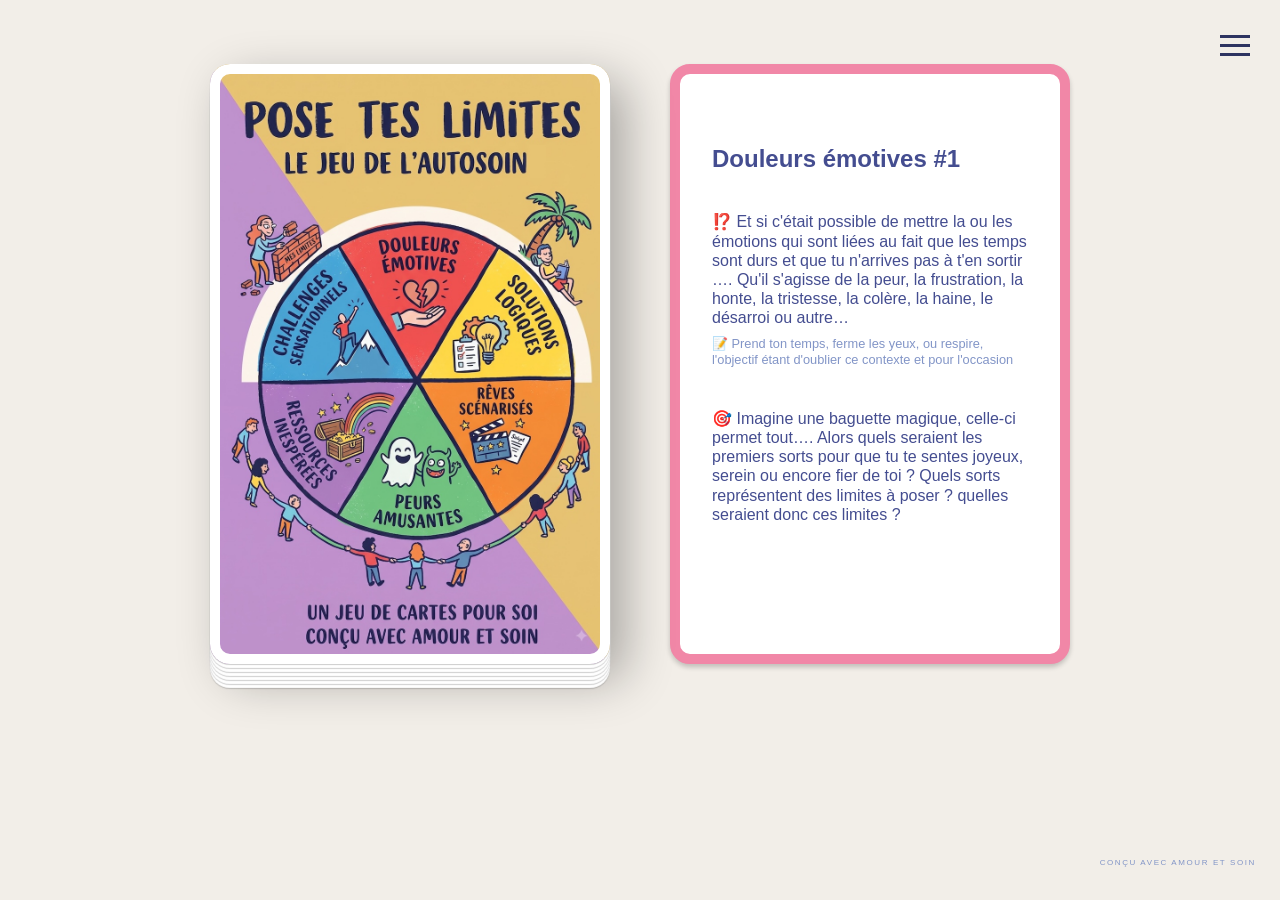
==== index.html @ 557e1807 "MVP v1 Lancé le 15 aout 2026" ====
<!DOCTYPE html>
<!-- saved from url=(0037)http://unetoui.cluster129.hosting.ovh.net// -->
<html><head><meta http-equiv="Content-Type" content="text/html; charset=UTF-8">
  <!-- Basic -->
  <meta content="IE=edge" http-equiv="X-UA-Compatible">
  <meta content="width=device-width, initial-scale=1" name="viewport">
  

  <!-- Title -->
  <title>Pose Tes Limites - Un jeu de cartes pour vous aider à prendre soin de vous</title>

  <!-- Meta -->
  <meta content="Un jeu de cartes pour vous aider à prendre soin de vous" name="description">
  <meta content="Nicolas et Christophe" name="author">
  <meta property="og:url" content="http://unetoui.cluster129.hosting.ovh.net">
  <meta property="og:type" content="product.item">
  <meta property="og:title" content="Pose Tes Limites">
  <meta property="og:description" content="Un jeu de cartes pour vous aider à prendre soin de vous - Inspiré par Haigo">
  <meta property="og:image" content="http://unetoui.cluster129.hosting.ovh.net/img/cartes-poses-tes-limites.jpg">

  <!-- Favicon -->
  <link rel="apple-touch-icon" sizes="57x57" href="http://unetoui.cluster129.hosting.ovh.net/favicon/apple-icon-57x57.png">
  <link rel="apple-touch-icon" sizes="60x60" href="http://unetoui.cluster129.hosting.ovh.net/favicon/apple-icon-60x60.png">
  <link rel="apple-touch-icon" sizes="72x72" href="http://unetoui.cluster129.hosting.ovh.net/favicon/apple-icon-72x72.png">
  <link rel="apple-touch-icon" sizes="76x76" href="http://unetoui.cluster129.hosting.ovh.net/favicon/apple-icon-76x76.png">
  <link rel="apple-touch-icon" sizes="114x114" href="http://unetoui.cluster129.hosting.ovh.net/favicon/apple-icon-114x114.png">
  <link rel="apple-touch-icon" sizes="120x120" href="http://unetoui.cluster129.hosting.ovh.net/favicon/apple-icon-120x120.png">
  <link rel="apple-touch-icon" sizes="144x144" href="http://unetoui.cluster129.hosting.ovh.net/favicon/apple-icon-144x144.png">
  <link rel="apple-touch-icon" sizes="152x152" href="http://unetoui.cluster129.hosting.ovh.net/favicon/apple-icon-152x152.png">
  <link rel="apple-touch-icon" sizes="180x180" href="http://unetoui.cluster129.hosting.ovh.net/favicon/apple-icon-180x180.png">
  <link rel="icon" type="image/png" sizes="192x192" href="http://unetoui.cluster129.hosting.ovh.net/favicon/android-icon-192x192.png">
  <link rel="icon" type="image/png" sizes="32x32" href="http://unetoui.cluster129.hosting.ovh.net/favicon/favicon-32x32.png">
  <link rel="icon" type="image/png" sizes="96x96" href="http://unetoui.cluster129.hosting.ovh.net/favicon/favicon-96x96.png">
  <link rel="icon" type="image/png" sizes="16x16" href="http://unetoui.cluster129.hosting.ovh.net/favicon/favicon-16x16.png">
  <meta name="msapplication-TileColor" content="#ffffff">
  <meta name="msapplication-TileImage" content="favicon/ms-icon-144x144.png">
  <meta name="theme-color" content="#ffffff">

  <!-- CSS -->
  <link href="./css" rel="stylesheet">
  <link href="./reset.css" rel="stylesheet">
  <link href="./style.css" rel="stylesheet">
<link rel="stylesheet" type="text/css" href="./modal.css" media="all"><style type="text/css" id=""></style></head>
<body style="overflow: auto;">


  <!-- MENU -->
  <div class="overlay"></div>
  <div class="burger"><span></span></div>
  <nav>
     <h1>      <a href="" target="_blank"><img src="./logo.png" alt="Un jeu de cartes pour vous aider à prendre soin de vous"></a></h1>
</h1>
      <h2>Et si un jeu décalé pouvait vous aider à prendre soin de vous ?</h2>

      <p>Ceci est notre MVP, que vous accédez librement en échange de votre feedback. <p>Nous vous remercions par avance pour les 5 minutes que vous prendrez en répondant au sondage ci-dessous.
      <p><p>
      <p><strong>Libre à vous de les utiliser avec vos propres règles, mais voici une suggestion :</strong></p>
        <p>Chaque carte a entre 2 et 4 sections: 1. La question principale, 2. son rationnel, 3. une mission, 4. une ressource.
      <ol>
       <li>Piochez tout d'abord une nouvelle carte</li>
       <li>Lisez la première question et regardez vers la gauche pour chercher une réponse</li>
        <li>Si vous avez besoin de comprendre, lisez le rationnel, sinon passez à la mission</li>
        <li>Si la mission vous semble trop complete, lisez la ressource</li>
      </ol>
    <p class="about-us">Christophe et Nicolas, les créateurs de ce jeu, se sont inspirés d'un travail de l'agence Haigo avec ses cartes «Et Si».</p> 
    <div class="button"><a href="https://airtable.com/apppB4Pu9qsZHLKYi/pagByUDXmTG9fTXxk/form" target="_blank">Donner votre avis</a></div>
  </nav>
   

  <!-- MENU -->
  <div class="container">
      
      <!-- Cards -->
      <div id="random-card-mobile" class="card isHidden">
      <!--  CHRIS        <img id="card-image" src="28.jpg"> -->
        <h2 id="title">Rêves scénarisés #25</h2>
        <p id="description">⁉️ Quel soutien prévoirais-tu si poser cette limite provoquait un conflit, une sanction ou une rupture ?</p>
        <p id="rationnel">📝 Comment prévoir un appui peut-il rendre ta limite plus sûre et plus tenable face aux conséquences redoutées ?</p>
        <p id="mission">🎯 Peux-tu imaginer le pire scénario réaliste, prévoir un appui concret, puis identifier la limite que tu maintiendras malgré la pression ?</p>
        <p id="exemple">📖 Dans Avengers: Infinity War, Doctor Strange explore de nombreux scénarios pour repérer une issue possible. Quelle préparation protégerait ta limite dans le scénario difficile ?</p>
      </div>
      
      <!-- Deck -->
      <div class="deck">
        <a id="random-card" href="http://unetoui.cluster129.hosting.ovh.net/#">Piocher</a>
      </div>
  </div><!-- end container-->

 <footer>

     <div class="social-shares" style="display: none;">
    <a href="https://www.facebook.com/sharer/sharer.php?u=http://unetoui.cluster129.hosting.ovh.net/" class="share-button facebook" target="_blank">
        <svg fill="#000000" height="24" viewBox="0 0 24 24" width="24" xmlns="http://www.w3.org/2000/svg"><path d="M19,4V7H17A1,1 0 0,0 16,8V10H19V13H16V20H13V13H11V10H13V7.5C13,5.56 14.57,4 16.5,4M20,2H4A2,2 0 0,0 2,4V20A2,2 0 0,0 4,22H20A2,2 0 0,0 22,20V4C22,2.89 21.1,2 20,2Z"></path></svg>
        </a>
    <a href="https://twitter.com/intent/tweet?url=http://unetoui.cluster129.hosting.ovh.net/&amp;text=Des%20cartes%20pour%20r%C3%A9ussir%20vos%20brainstormings%20en%20pensant%20diff%C3%A9remment%20-%20Offert%20par%20&amp;via=haigoparis&amp;hashtags=cartes,ideation,brainstorming,gratuit" class="share-button twitter" target="_blank">
        <svg fill="#000000" height="24" viewBox="0 0 24 24" width="24" xmlns="http://www.w3.org/2000/svg"><path d="M5,3H19A2,2 0 0,1 21,5V19A2,2 0 0,1 19,21H5A2,2 0 0,1 3,19V5A2,2 0 0,1 5,3M17.71,9.33C18.19,8.93 18.75,8.45 19,7.92C18.59,8.13 18.1,8.26 17.56,8.33C18.06,7.97 18.47,7.5 18.68,6.86C18.16,7.14 17.63,7.38 16.97,7.5C15.42,5.63 11.71,7.15 12.37,9.95C9.76,9.79 8.17,8.61 6.85,7.16C6.1,8.38 6.75,10.23 7.64,10.74C7.18,10.71 6.83,10.57 6.5,10.41C6.54,11.95 7.39,12.69 8.58,13.09C8.22,13.16 7.82,13.18 7.44,13.12C7.81,14.19 8.58,14.86 9.9,15C9,15.76 7.34,16.29 6,16.08C7.15,16.81 8.46,17.39 10.28,17.31C14.69,17.11 17.64,13.95 17.71,9.33Z"></path></svg>
        </a>
    <a href="https://www.linkedin.com/shareArticle?url=http://unetoui.cluster129.hosting.ovh.net/&amp;title=Cartes%20de%20brainstorming%20gratuites&amp;source=haigo&amp;summary=Les%20cartes%20Monsieur%20&amp;Madame%20Et%20Si%20pour%20r%C3%A9ussir%20vos%20brainstormings%20en%20pensant%20diff%C3%A9remment&amp;mini=true" class="share-button linkedin" target="_blank">
        <svg fill="#000000" height="24" viewBox="0 0 24 24" width="24" xmlns="http://www.w3.org/2000/svg"><path d="M19,3A2,2 0 0,1 21,5V19A2,2 0 0,1 19,21H5A2,2 0 0,1 3,19V5A2,2 0 0,1 5,3H19M18.5,18.5V13.2A3.26,3.26 0 0,0 15.24,9.94C14.39,9.94 13.4,10.46 12.92,11.24V10.13H10.13V18.5H12.92V13.57C12.92,12.8 13.54,12.17 14.31,12.17A1.4,1.4 0 0,1 15.71,13.57V18.5H18.5M6.88,8.56A1.68,1.68 0 0,0 8.56,6.88C8.56,5.95 7.81,5.19 6.88,5.19A1.69,1.69 0 0,0 5.19,6.88C5.19,7.81 5.95,8.56 6.88,8.56M8.27,18.5V10.13H5.5V18.5H8.27Z"></path></svg>
        </a>

    </div>
 <p>Conçu avec Amour et Soin</p></footer>



<!-- SCRIPTS -->
<script src="./jquery.min.js"></script>
<script src="./script.js"></script>
<script type="text/javascript" charset="utf-8" src="./popup.js"></script><script type="text/javascript" src="./embed.js" data-dojo-config="usePlainJson: true, isDebug: false"></script><script type="text/javascript">window.dojoRequire(["mojo/signup-forms/Loader"], function(L) { L.start({"baseUrl":"mc.us14.list-manage.com","uuid":"a2080bc950d92bf50a6ba4e0d","lid":"d932f1f4dd","uniqueMethods":true}) })</script>
<!-- Global site tag (gtag.js) - Google Analytics -->
<script async="" src="./js"></script>
<script>
 window.dataLayer = window.dataLayer || [];
 function gtag(){dataLayer.push(arguments);}
 gtag(‘js’, new Date());

 gtag(‘config’, ‘UA-67017200-6’);
</script>
<div id="PopupSignupForm_0" widgetid="PopupSignupForm_0">
    <!-- MC BANNER -->
    <div class="mc-banner" data-dojo-attach-point="bannerContainer" style="display: none;">
        <div class="mc-layout__bannerContent">
            <iframe src="./saved_resource.html" frameborder="0" marginwidth="0" marginheight="0" scrolling="no" style="width: 100%; height: 24px;" data-dojo-attach-point="iframeBannerContainer"></iframe>
        </div>
    </div>

    <!-- MC MODAL -->
    <div class="mc-modal" data-dojo-attach-point="modalContainer" style="display: none;">
        <div class="mc-closeModal" data-action="close-mc-modal" data-dojo-attach-point="modalClose"></div>
        <div class="mc-layout__modalContent" style="max-height: 0px;">
            <iframe src="./saved_resource(1).html" frameborder="0" marginwidth="0" marginheight="0" style="width: 100%; height: 0px;" data-dojo-attach-point="iframeModalContainer"></iframe>
        </div>
    </div>

    <!-- MC MODAL OVERLAY -->
    <div class="mc-modal-bg" data-dojo-attach-point="modalOverlay" style="display: none;"></div>
</div></body></html>
---- style.css ----
body {
  font-family: 'Lato', Helvetica, Helvetica Neue, Arial, sans-serif;
  color:#444d90;
  font-size: 20px;
  line-height:1.2em;
  background: #f2eee8;
  text-align: left;
}

/*  COMMONS
========================================== */
    h1, h2, p, img, ol, ul  {
      margin:0 0 .5em 0;
    }
    h1 {
      font-size:3em;
      line-height: 1.2em
    }




/*  LAYOUT
========================================== */
.container {
  margin:3em auto;
  width:960px;
  } 
 
footer p {
  clear:both;
  font-size:0.5em;
  text-transform: uppercase;
  color:#8295C7;
  letter-spacing:.2em;
  position: absolute;
  bottom:3em;
  right:3em;
  z-index:2;
}

/*  CARDS & DECKS 
========================================== */
  .card, .deck {
    background-color:white;
    width:450px;
    height:680px;
    border-radius:20px;
    margin:1em 0;
    }
    .card {
      border:10px solid #f187a7;
      float:right;
      box-shadow: 0em 0.2em .3em rgba(0,0,0,.2);
      padding:2em;
      position:relative;
      left:0;
      z-index: -3;
    }
    
   .deck {
      float:left;
      margin-right:2em;
      display:block;
      background-image: url(img/back.jpg);
      background-size: 100% 100%;
      border-color:white;
      box-shadow: 
      0 0 0 10px white inset,
      0 1px 1px 0 rgba(0, 0, 0, 0.2),
      0 4px 1px 0em #fff,
      0 5px 1px 0 rgba(0, 0, 0, 0.2),
      0 8px 1px 0em #fff,
      0 9px 1px 0 rgba(0, 0, 0, 0.2),
      0 12px 1px 0em #fff,
      0 13px 1px 0 rgba(0, 0, 0, 0.2),
      0 16px 1px 0em #fff,
      0 17px 1px 0 rgba(0, 0, 0, 0.2),
      0 20px 1px 0em #fff,
      0 21px 1px 0 rgba(0, 0, 0, 0.2),
      0 24px 1px 0em #fff,
      0 25px 1px 0 rgba(0, 0, 0, 0.2),
      1em 1em 3em rgba(0,0,0,.3);
      ;
    }
.deck a, .deck a:link, .deck a:visited  {
    height:100%;
    line-height: 600px;
    display: block;
    background-color: transparent;
    color:white;
    font-weight: 900;
    border-radius: 40px;
    opacity:0;
    font-size:2em;
          -webkit-transition: .5s ease-in-out;
    -moz-transition: .5s ease-in-out;
    -o-transition: .5s ease-in-out;
    transition: .5s ease-in-out;
    text-align: center;
}
.deck a:hover {
  background-color:rgba(255,255,255,.2);
  opacity:1;
  text-shadow: 0 1px 10px rgba(0,0,0,.5)
}
.card a {
  display:none;
}
#card-image {
  width:100%
}
.card h2 {
  font-size:1.5em;
  line-height:1.1em; 
}
.card #exemple {
  color:#8295C7;
  font-size:.8em;
  line-height: 1.3em;
}




/*  BURGER
========================================== */

.burger {
  width: 50px;
  height: 50px;
  position: fixed;
  top: 20px;
  right: 20px;
  border-radius: 4px;
  z-index: 10;
}

.burger span {
  position: relative;
  margin-top: 9px;
  margin-bottom: 9px;
  -webkit-user-select: none;
  -moz-user-select: none;
  -ms-user-select: none;
  user-select: none;
  position: absolute;
  top: 50%;
  left: 50%;
  margin-left: -15px;
  margin-top: -1.5px;
}

.burger span, .burger span::before, .burger span::after {
  display: block;
  width: 30px;
  height: 3px;
   background-color: #2e3461;
  outline: 1px solid transparent;
  -webkit-transition-property: background-color, -webkit-transform;
  -moz-transition-property: background-color, -moz-transform;
  -o-transition-property: background-color, -o-transform;
  transition-property: background-color, transform;
  -webkit-transition-duration: 0.3s;
  -moz-transition-duration: 0.3s;
  -o-transition-duration: 0.3s;
  transition-duration: 0.3s;
}

.burger span::before, .burger span::after {
  position: absolute;
  content: "";
}

.burger span::before { top: -9px; }

.burger span::after { top: 9px; }

.burger.clicked span { background-color: transparent; }

.burger.clicked span::before {
  -webkit-transform: translateY(9px) rotate(45deg);
  -moz-transform: translateY(9px) rotate(45deg);
  -ms-transform: translateY(9px) rotate(45deg);
  -o-transform: translateY(9px) rotate(45deg);
  transform: translateY(9px) rotate(45deg);
}

.burger.clicked span::after {
  -webkit-transform: translateY(-9px) rotate(-45deg);
  -moz-transform: translateY(-9px) rotate(-45deg);
  -ms-transform: translateY(-9px) rotate(-45deg);
  -o-transform: translateY(-9px) rotate(-45deg);
  transform: translateY(-9px) rotate(-45deg);
}

.burger.clicked span:before, .burger.clicked span:after { background-color: #ffffff; }

.burger:hover { cursor: pointer; }

/*  NAV
========================================== */
nav  h1 img{
  width:30%
}
nav h1 { text-align:center; }
nav h2 {font-size:1.5em; margin-bottom: 1em;}
nav .about-us {font-size:.8em; margin-top:2em;}
nav {
  color:#fff;
  font-size:0.8em;
  line-height: 1.25em;
  text-align:left;
  background-color: #2e3461;
  position: fixed;
  z-index: 9;
  top: 0;
  right: 0;
  height: 100%;
  max-width: 500px;
  width: 100%;
  padding: 5em;
  overflow-y: auto;
  -webkit-transform: translateX(100%);
  -moz-transform: translateX(100%);
  -ms-transform: translateX(100%);
  -o-transform: translateX(100%);
  transform: translateX(100%);
  -webkit-transition: transform 0.55s cubic-bezier(0.785, 0.135, 0.15, 0.86);
  -moz-transition: transform 0.55s cubic-bezier(0.785, 0.135, 0.15, 0.86);
  -o-transition: transform 0.55s cubic-bezier(0.785, 0.135, 0.15, 0.86);
  transition: transform 0.55s cubic-bezier(0.785, 0.135, 0.15, 0.86);
}
.button a, .button a:link, .button a:visited {
  color:white;
  display: block;
  background-color: #30D6B0;
  height:50px;
  line-height: 50px;
  width:100%;
  text-align: center;
  text-transform: uppercase;
  font-weight: 600;
  letter-spacing: .2em;
  font-size: .8em;
  border-radius: 4px;
  margin-top:1em;
}
 .button a:hover,  .button a:active {
    background-color: #30D6B0;
 }

nav.show {
  -webkit-transform: translateX(0px);
  -moz-transform: translateX(0px);
  -ms-transform: translateX(0px);
  -o-transform: translateX(0px);
  transform: translateX(0px);
}

/*  OVERLAY
========================================== */

.overlay {
  position: fixed;
  top: 0;
  left: 0;
  z-index: 1;
  width: 100%;
  height: 100%;
  -webkit-transition: all 0.3s ease-in-out;
  -moz-transition: all 0.3s ease-in-out;
  -o-transition: all 0.3s ease-in-out;
  transition: all 0.3s ease-in-out;
  background-color: #F2EEE8;
  opacity: 0;
  visibility: hidden;
}

.overlay.show {
  opacity: 0.8;
  visibility: visible;
}


/*  SHARES 
========================================== */
footer .social-shares {
  position:absolute;
  top:25%;
  left:0px;
}
.share-button {
  float:left;
  clear:both;
  color: #fff;
  background-color: #333;
  font-size:0.6em;
  padding:7px 7px 0px 7px;

}

.share-button:hover {
  color: #fff;
  background-color: #4f4f4f;
}

.share-button:active {
  top: 1px;
}

.share-button svg {
  fill: #ffffff;
}

.share-button.facebook { background-color: #4A66B7; }
.share-button.facebook:hover { background-color: #556fbb; }

.share-button.twitter { background-color: #1B95E0; }
.share-button.twitter:hover { background-color: #269ce5; }

.share-button.pinterest { background-color: #c92228; }
.share-button.pinterest:hover { background-color: #cf4146; }

.share-button.linkedin { background-color: #0077B5; }
.share-button.linkedin:hover { background-color: #1e84b9; }


/*  RETINA
========================================== */

@media all and (-webkit-min-device-pixel-ratio : 1.5),
 all and (-o-min-device-pixel-ratio: 3/2),
 all and (min--moz-device-pixel-ratio: 1.5),
 all and (min-device-pixel-ratio: 1.5) {


}
/*  TABLET
========================================== */
@media only screen and (min-width: 0px) and (max-width: 1280px) {
  body {font-size:16px;}
.container {width:860px;}
.deck, .card  {width:400px;max-height:600px; }



}

/*  TABLET
========================================== */
@media only screen and (max-width: 960px) {
  body {font-size:20px;}
.container{ position:relative;width:100%;margin:2em 0;overflow: hidden;}
.deck, .card  {float:none;margin:0 auto;width:80%; max-width:450px;max-height:1000px}
.card {z-index:0;}
.deck {position:relative;top:-640px;left:0px;z-index:-1}
.deck a, .deck a:link, .deck a:visited {}
nav { max-width: 100%;}
footer p {display:none; }
}

/*  MOBILE
========================================== */

@media only screen and (max-width: 600px) {
  body{font-size:.8em;}
  .container {margin-top:80px;max-height: 500px}
.card, .deck {max-width:300px;height:430px;border-radius:16px;}
.card {border:6px solid #f187a7;}
.deck {top:-400px; }
footer .social-shares {
position: absolute; 
  top:auto;
  left: 0; 
  right: 0; 
  margin-left: auto; 
  margin-right: auto; 
  width: 150px; /* Need a specific value to work */


  }
  .share-button {clear:none;  border-radius:5px;
  margin-right:10px;}
footer p {display:none; }
#mailchimp-top-bar { display: none !important; }
}


/*  AJOUTS DE CHRIS
========================================== */
@media (max-width: 960px) {
  #random-card-mobile {
/*    display: none; /* Cache la carte au chargement */
  }
}

.card #rationnel {
  color:#8295C7;
  font-size:.8em;
  line-height: 1.3em;
}

.card h2 {
    margin: 40px 0px 40px 0px;
}


.card #mission {
    margin: 40px 0px 40px 0px;
}
---- modal.css ----
.mc-modal-bg{position:fixed;left:0;top:0;z-index:9995;height:100%;width:100%;display:none;background:#000;background-color:#000;opacity:.65;opacity:0}.mc-layout__modalContent{box-shadow:0 2px 4px 0 rgba(0,0,0,.2);display:block;background:#fff;border-radius:6px;height:100%;overflow-y:auto;overflow-x:hidden;position:relative;-webkit-overflow-scrolling:touch}.mc-layout__modalContent iframe{display:block}.mc-closeModal{width:30px;height:30px;background-color:#fff;border-radius:100%;box-shadow:0 2px 2px 0 rgba(0,0,0,.2);cursor:pointer;position:absolute;right:-10px;top:-10px;z-index:2}.mc-closeModal:after,.mc-closeModal:before{background-color:#414141;content:'';position:absolute;left:14px;height:14px;top:8px;width:2px}.mc-closeModal:before{transform:rotate(45deg)}.mc-closeModal:after{transform:rotate(-45deg)}.mc-modal *{box-sizing:border-box}.mc-modal{display:none;z-index:9999;position:fixed;top:15%;bottom:60px;left:0;right:0;margin-left:auto;margin-right:auto;min-height:330px;width:490px;background:0 0;opacity:0}.mc-banner{visibility:hidden;z-index:9998;box-shadow:0 3px 6px rgba(0,0,0,.2);background-color:#fff;width:100%;position:fixed;top:0;left:0}@media only screen and (max-width :768px){.mc-modal,.mc-modal-bg{visibility:hidden}.mc-modal{z-index:9998;top:0;left:0;right:0;width:100%!important;height:100%}.mc-banner{visibility:visible;z-index:9999}.mc-layout__modalContent{border-radius:0;max-height:100%!important}.mc-closeModal{background-color:rgba(255,255,255,.8);box-shadow:none;right:10px;top:10px}}
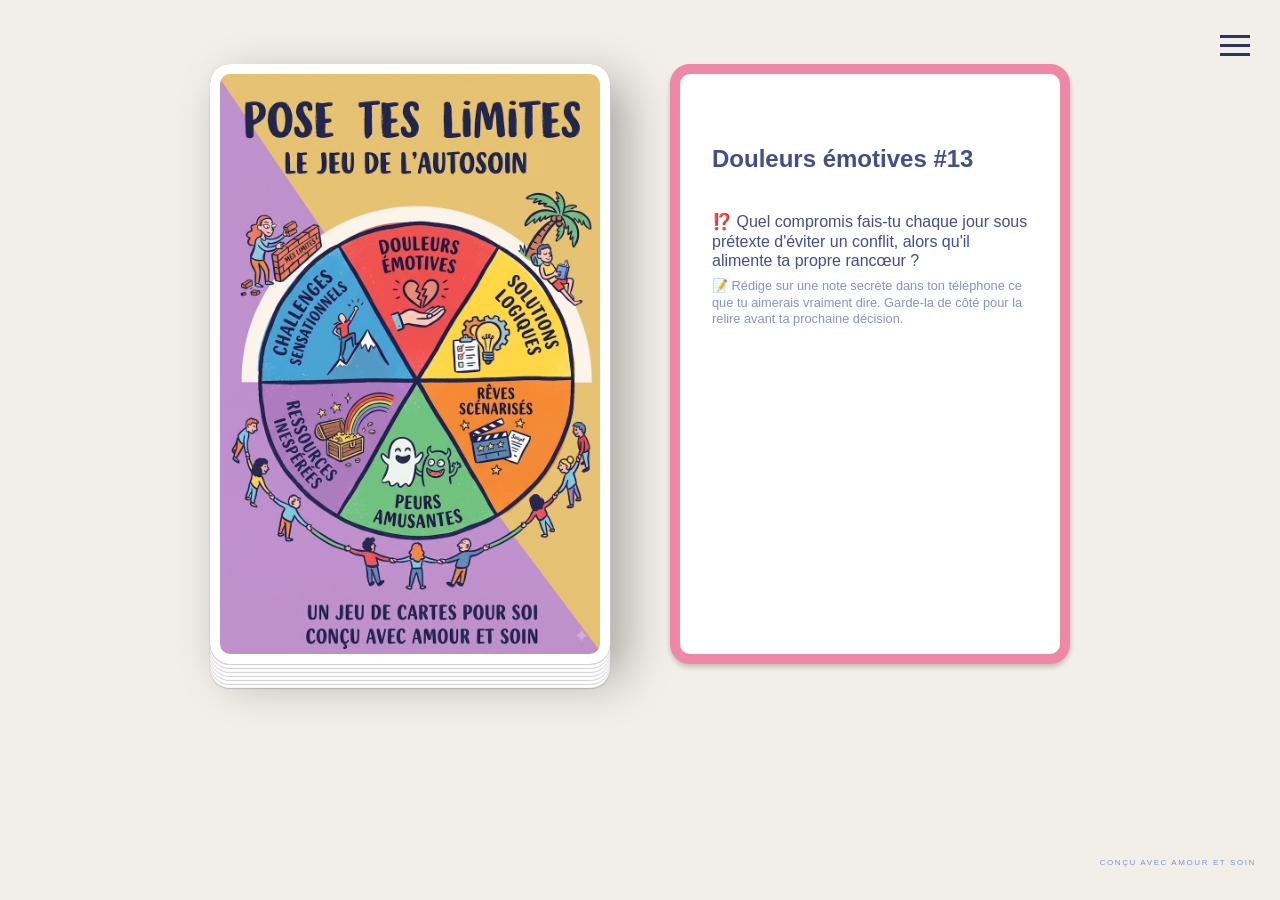
==== commit b61c6e28: "Ajout de la documentation" ====
--- a/index.html
+++ b/index.html
@@ -73,8 +73,8 @@
       <!-- Cards -->
       <div id="random-card-mobile" class="card isHidden">
       <!--  CHRIS        <img id="card-image" src="28.jpg"> -->
-        <h2 id="title">Rêves scénarisés #25</h2>
-        <p id="description">⁉️ Quel soutien prévoirais-tu si poser cette limite provoquait un conflit, une sanction ou une rupture ?</p>
+        <h2 id="title">Mode Opératoire</h2>
+        <p id="description">Voici quelques règles pour utiliser ce deck</p>
         <p id="rationnel">📝 Comment prévoir un appui peut-il rendre ta limite plus sûre et plus tenable face aux conséquences redoutées ?</p>
         <p id="mission">🎯 Peux-tu imaginer le pire scénario réaliste, prévoir un appui concret, puis identifier la limite que tu maintiendras malgré la pression ?</p>
         <p id="exemple">📖 Dans Avengers: Infinity War, Doctor Strange explore de nombreux scénarios pour repérer une issue possible. Quelle préparation protégerait ta limite dans le scénario difficile ?</p>
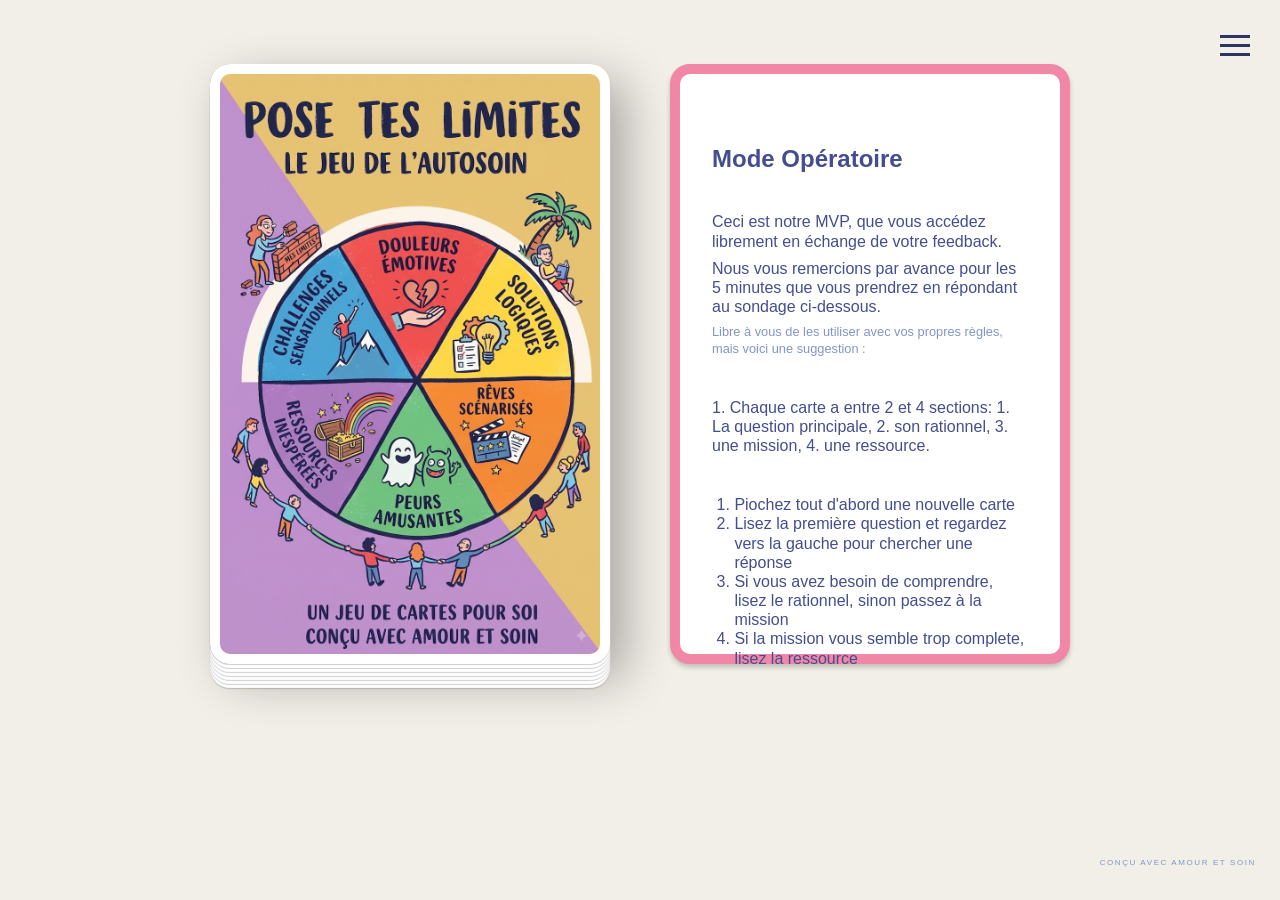
==== commit 0decf9cd: "documentation" ====
--- a/index.html
+++ b/index.html
@@ -74,10 +74,18 @@
       <div id="random-card-mobile" class="card isHidden">
       <!--  CHRIS        <img id="card-image" src="28.jpg"> -->
         <h2 id="title">Mode Opératoire</h2>
-        <p id="description">Voici quelques règles pour utiliser ce deck</p>
-        <p id="rationnel">📝 Comment prévoir un appui peut-il rendre ta limite plus sûre et plus tenable face aux conséquences redoutées ?</p>
-        <p id="mission">🎯 Peux-tu imaginer le pire scénario réaliste, prévoir un appui concret, puis identifier la limite que tu maintiendras malgré la pression ?</p>
-        <p id="exemple">📖 Dans Avengers: Infinity War, Doctor Strange explore de nombreux scénarios pour repérer une issue possible. Quelle préparation protégerait ta limite dans le scénario difficile ?</p>
+        <p id="description">Ceci est notre MVP, que vous accédez librement en échange de votre feedback. <p>Nous vous remercions par avance pour les 5 minutes que vous prendrez en répondant au sondage ci-dessous.</p>
+        <p id="rationnel">Libre à vous de les utiliser avec vos propres règles, mais voici une suggestion :</p>
+        <p id="mission">1. Chaque carte a entre 2 et 4 sections: 1. La question principale, 2. son rationnel, 3. une mission, 4. une ressource.
+                  <ol>
+       <li>Piochez tout d'abord une nouvelle carte</li>
+       <li>Lisez la première question et regardez vers la gauche pour chercher une réponse</li>
+        <li>Si vous avez besoin de comprendre, lisez le rationnel, sinon passez à la mission</li>
+        <li>Si la mission vous semble trop complete, lisez la ressource</li>
+      </ol>
+
+
+        <p id="exemple"></p>
       </div>
       
       <!-- Deck -->
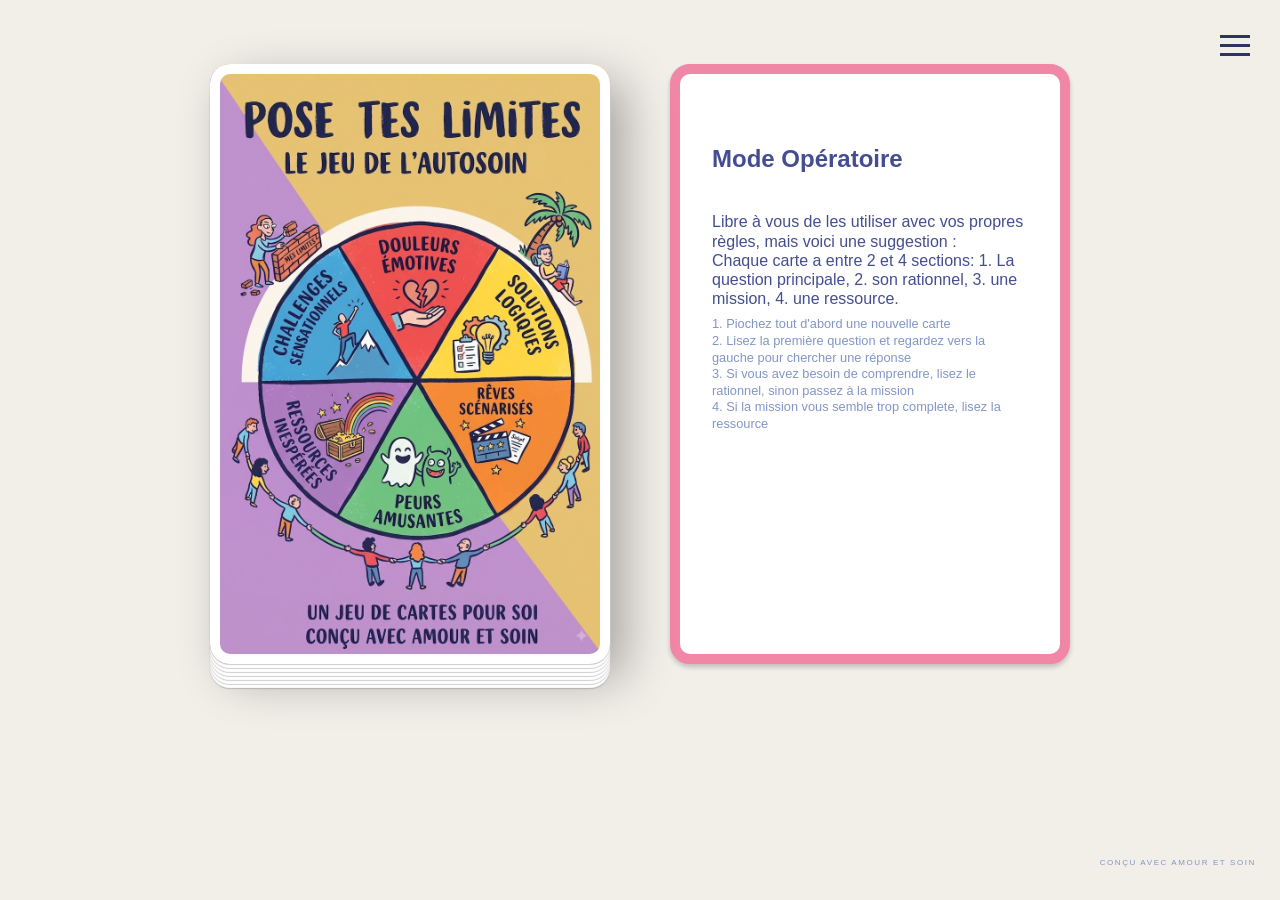
==== commit 17c2b83c: "documentation à jour" ====
--- a/index.html
+++ b/index.html
@@ -74,17 +74,14 @@
       <div id="random-card-mobile" class="card isHidden">
       <!--  CHRIS        <img id="card-image" src="28.jpg"> -->
         <h2 id="title">Mode Opératoire</h2>
-        <p id="description">Ceci est notre MVP, que vous accédez librement en échange de votre feedback. <p>Nous vous remercions par avance pour les 5 minutes que vous prendrez en répondant au sondage ci-dessous.</p>
-        <p id="rationnel">Libre à vous de les utiliser avec vos propres règles, mais voici une suggestion :</p>
-        <p id="mission">1. Chaque carte a entre 2 et 4 sections: 1. La question principale, 2. son rationnel, 3. une mission, 4. une ressource.
-                  <ol>
-       <li>Piochez tout d'abord une nouvelle carte</li>
-       <li>Lisez la première question et regardez vers la gauche pour chercher une réponse</li>
-        <li>Si vous avez besoin de comprendre, lisez le rationnel, sinon passez à la mission</li>
-        <li>Si la mission vous semble trop complete, lisez la ressource</li>
-      </ol>
+        <p id="description">Libre à vous de les utiliser avec vos propres règles, mais voici une suggestion :<br>Chaque carte a entre 2 et 4 sections: 1. La question principale, 2. son rationnel, 3. une mission, 4. une ressource.</p>
+        <p id="rationnel">1. Piochez tout d'abord une nouvelle carte<br>
+       2. Lisez la première question et regardez vers la gauche pour chercher une réponse<br>
+       3. Si vous avez besoin de comprendre, lisez le rationnel, sinon passez à la mission<br>
+       4. Si la mission vous semble trop complete, lisez la ressource<br>
 
-
+        </p>
+        <p id="mission">
         <p id="exemple"></p>
       </div>
       
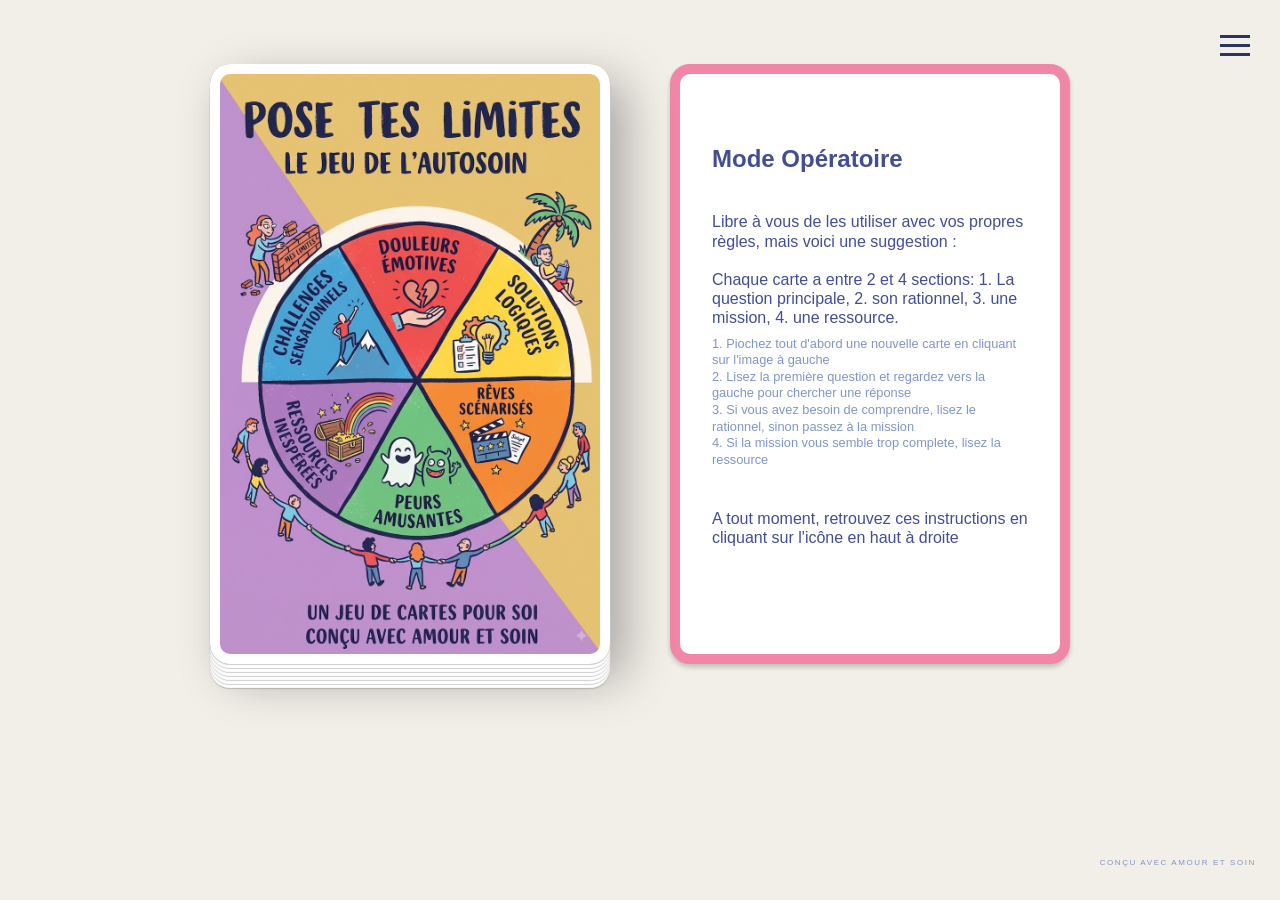
==== commit d1ac67f7: "documentation" ====
--- a/index.html
+++ b/index.html
@@ -74,14 +74,13 @@
       <div id="random-card-mobile" class="card isHidden">
       <!--  CHRIS        <img id="card-image" src="28.jpg"> -->
         <h2 id="title">Mode Opératoire</h2>
-        <p id="description">Libre à vous de les utiliser avec vos propres règles, mais voici une suggestion :<br>Chaque carte a entre 2 et 4 sections: 1. La question principale, 2. son rationnel, 3. une mission, 4. une ressource.</p>
-        <p id="rationnel">1. Piochez tout d'abord une nouvelle carte<br>
+        <p id="description">Libre à vous de les utiliser avec vos propres règles, mais voici une suggestion :<br><br>Chaque carte a entre 2 et 4 sections: 1. La question principale, 2. son rationnel, 3. une mission, 4. une ressource.</p>
+        <p id="rationnel">1. Piochez tout d'abord une nouvelle carte en cliquant sur l'image à gauche<br>
        2. Lisez la première question et regardez vers la gauche pour chercher une réponse<br>
        3. Si vous avez besoin de comprendre, lisez le rationnel, sinon passez à la mission<br>
-       4. Si la mission vous semble trop complete, lisez la ressource<br>
-
+       4. Si la mission vous semble trop complete, lisez la ressource
         </p>
-        <p id="mission">
+        <p id="mission">A tout moment, retrouvez ces instructions en cliquant sur l'icône en haut à droite 
         <p id="exemple"></p>
       </div>
       
